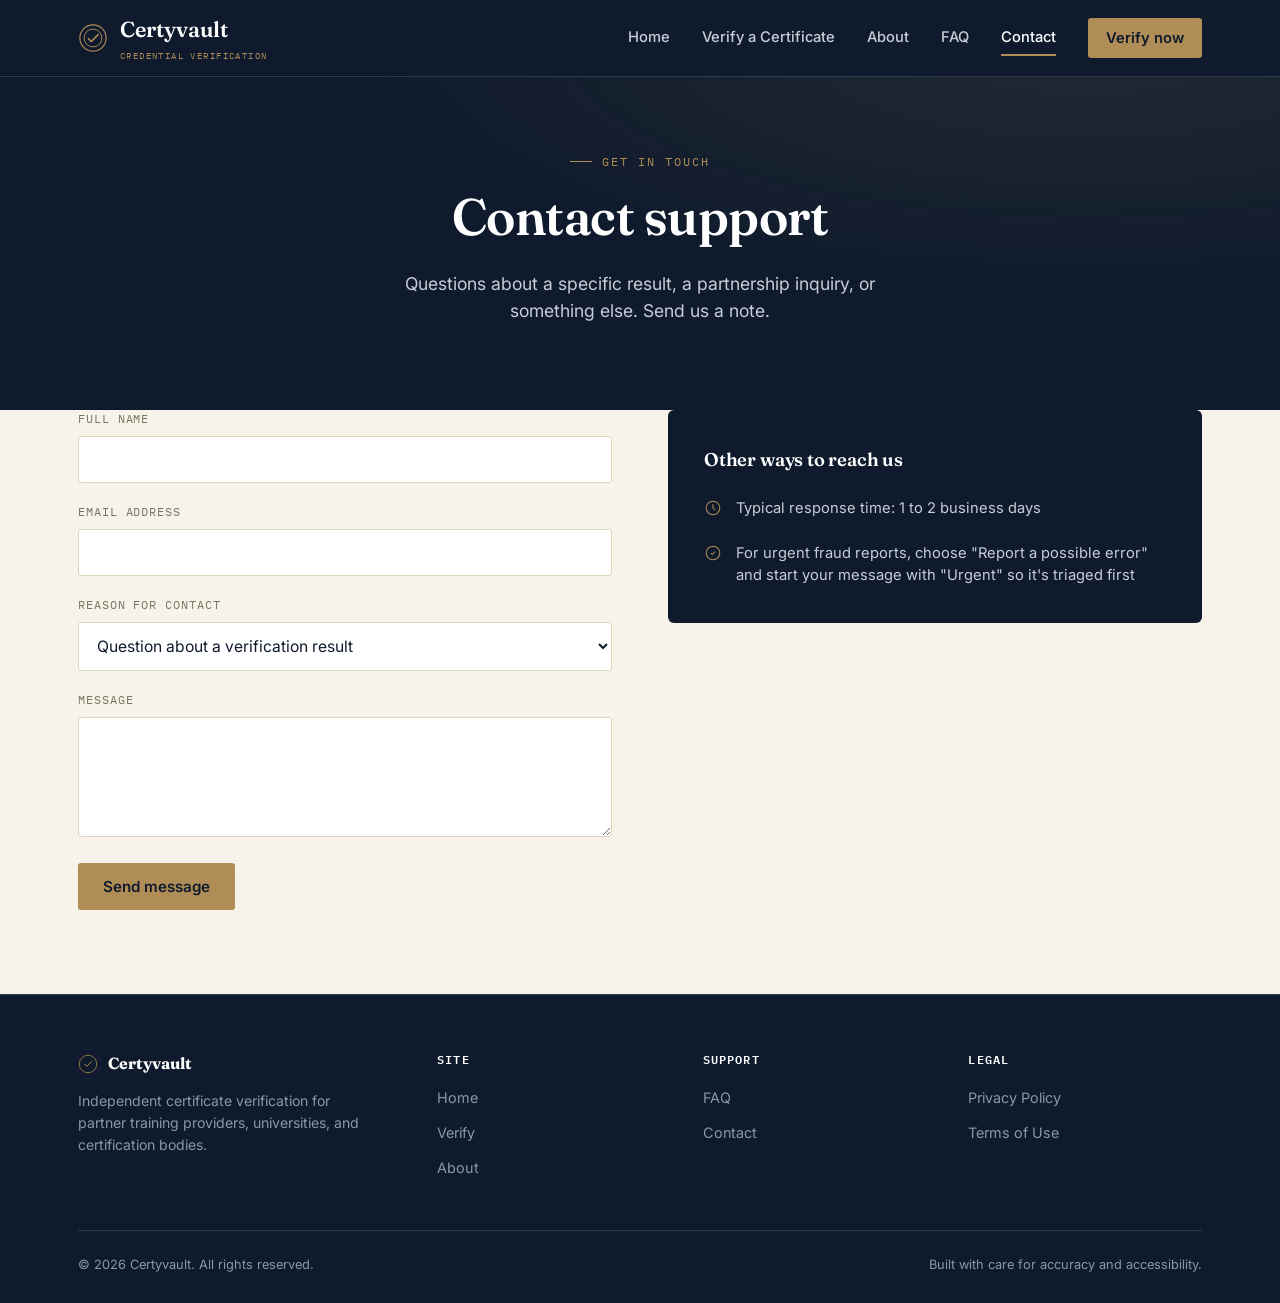
==== contact.html @ d5beb7ac "Add files via upload" ====
<!DOCTYPE html>
<html lang="en">
<head>
<meta charset="UTF-8">
<meta name="viewport" content="width=device-width, initial-scale=1.0">
<title>Contact | Certyvault</title>
<meta name="description" content="Get in touch about a verification result, partnership, or support request.">
<link rel="icon" href="favicon.ico" sizes="any">
<link rel="apple-touch-icon" href="assets/apple-touch-icon.png">
<link rel="stylesheet" href="assets/styles.css">
</head>
<body>
<a href="#main" class="skip-link">Skip to content</a>

<header class="site-header">
  <div class="wrap">
    <a href="index.html" class="brand">
      <svg class="mark" viewBox="0 0 32 32" fill="none" xmlns="http://www.w3.org/2000/svg">
        <circle cx="16" cy="16" r="14" stroke="#B08D57" stroke-width="1.2"/>
        <circle cx="16" cy="16" r="9.5" stroke="#B08D57" stroke-width="1"/>
        <path d="M11 16.5l3.2 3.2L21.5 12.4" stroke="#B08D57" stroke-width="1.6" stroke-linecap="round" stroke-linejoin="round"/>
      </svg>
      <span>Certyvault<small>Credential Verification</small></span>
    </a>
    <button class="nav-toggle" aria-label="Toggle navigation" aria-expanded="false">
      <svg width="20" height="20" viewBox="0 0 24 24" fill="none"><path d="M3 6h18M3 12h18M3 18h18" stroke="currentColor" stroke-width="2" stroke-linecap="round"/></svg>
    </button>
    <nav class="main-nav">
      <a href="index.html">Home</a>
      <a href="verify.html">Verify a Certificate</a>
      <a href="about.html">About</a>
      <a href="faq.html">FAQ</a>
      <a href="contact.html" aria-current="page">Contact</a>
      <a href="verify.html" class="nav-cta">Verify now</a>
    </nav>
  </div>
</header>

<main id="main">

  <section class="hero" style="padding-bottom:56px;">
    <div class="wrap" style="grid-template-columns:1fr; text-align:center;">
      <div style="max-width:640px; margin:0 auto;">
        <div class="eyebrow" style="justify-content:center;">Get in touch</div>
        <h1 style="max-width:none;">Contact support</h1>
        <p class="lede" style="margin-left:auto;margin-right:auto;">Questions about a specific result, a partnership inquiry, or something else. Send us a note.</p>
      </div>
    </div>
  </section>

  <section style="padding-top:0;">
    <div class="wrap contact-grid">
      <div>
        <form id="contact-form" novalidate>
          <div class="form-field">
            <label for="name">Full name</label>
            <input type="text" id="name" name="name" required>
          </div>
          <div class="form-field">
            <label for="email">Email address</label>
            <input type="email" id="email" name="email" required>
          </div>
          <div class="form-field">
            <label for="reason">Reason for contact</label>
            <select id="reason" name="reason" required>
              <option>Question about a verification result</option>
              <option>Report a possible error</option>
              <option>Partnership or integration inquiry</option>
              <option>Something else</option>
            </select>
          </div>
          <div class="form-field">
            <label for="message">Message</label>
            <textarea id="message" name="message" required></textarea>
          </div>
          <button type="submit" class="btn btn-primary">Send message</button>
          <div id="form-status" class="form-status" role="status" aria-live="polite"></div>
        </form>
      </div>

      <div>
        <div class="contact-info-card">
          <h3>Other ways to reach us</h3>
          <div class="contact-info-row">
            <svg viewBox="0 0 24 24" fill="none"><circle cx="12" cy="12" r="9" stroke="currentColor" stroke-width="1.4"/><path d="M12 7v5l3 3" stroke="currentColor" stroke-width="1.4"/></svg>
            <span>Typical response time: 1 to 2 business days</span>
          </div>
          <div class="contact-info-row">
            <svg viewBox="0 0 24 24" fill="none"><path d="M9 12l2 2 4-4M21 12a9 9 0 11-18 0 9 9 0 0118 0z" stroke="currentColor" stroke-width="1.4"/></svg>
            <span>For urgent fraud reports, choose "Report a possible error" and start your message with "Urgent" so it's triaged first</span>
          </div>
        </div>
      </div>
    </div>
  </section>

</main>

<footer class="site-footer">
  <div class="wrap">
    <div class="footer-grid">
      <div>
        <div class="footer-brand">
          <svg class="mark" viewBox="0 0 32 32" fill="none"><circle cx="16" cy="16" r="14" stroke="#B08D57" stroke-width="1.2"/><path d="M11 16.5l3.2 3.2L21.5 12.4" stroke="#B08D57" stroke-width="1.6" stroke-linecap="round" stroke-linejoin="round"/></svg>
          <strong style="color:#fff; font-family:var(--font-display);">Certyvault</strong>
        </div>
        <p style="max-width:32ch; font-size:0.88rem; margin-top:14px;">Independent certificate verification for partner training providers, universities, and certification bodies.</p>
      </div>
      <div>
        <h4>Site</h4>
        <ul>
          <li><a href="index.html">Home</a></li>
          <li><a href="verify.html">Verify</a></li>
          <li><a href="about.html">About</a></li>
        </ul>
      </div>
      <div>
        <h4>Support</h4>
        <ul>
          <li><a href="faq.html">FAQ</a></li>
          <li><a href="contact.html">Contact</a></li>
        </ul>
      </div>
      <div>
        <h4>Legal</h4>
        <ul>
          <li><a href="privacy.html">Privacy Policy</a></li>
          <li><a href="terms.html">Terms of Use</a></li>
        </ul>
      </div>
    </div>
    <div class="footer-bottom">
      <span>© 2026 Certyvault. All rights reserved.</span>
      <span>Built with care for accuracy and accessibility.</span>
    </div>
  </div>
</footer>

<script src="assets/script.js"></script>
</body>
</html>
---- assets/styles.css ----
@import url('https://fonts.googleapis.com/css2?family=Fraunces:opsz,wght@9..144,400..700&family=Inter:wght@400;500;600;700&family=IBM+Plex+Mono:wght@400;500&display=swap');

:root{
    --ink: #0F1B2D;
  --ink-2: #16273D;
  --ink-line: #2A3B52;
  --mist: #C7CDD6;
  --mist-dim: #8B96A6;

  --paper: #F7F3EA;
  --paper-dim: #EDE7D8;
  --paper-line: #DED5BF;
  --slate: #4B4534;
  --slate-dim: #7A7460;

  --seal: #8C2F39;
  --seal-dark: #6E232B;
  --verified: #1F6E52;
  --verified-dim: #E7F1EC;
  --invalid: #8C2F39;
  --invalid-dim: #F5E9E9;
  --foil: #B08D57;

    --font-display: 'Fraunces', Georgia, serif;
  --font-body: 'Inter', -apple-system, sans-serif;
  --font-mono: 'IBM Plex Mono', ui-monospace, monospace;

    --max-w: 1180px;
  --radius: 3px;
}

*{ box-sizing: border-box; }
html{ scroll-behavior: smooth; }

body{
  margin: 0;
  font-family: var(--font-body);
  color: var(--slate);
  background: var(--paper);
  line-height: 1.55;
  -webkit-font-smoothing: antialiased;
}

h1,h2,h3,h4{
  font-family: var(--font-display);
  color: var(--ink);
  margin: 0 0 0.5em;
  font-weight: 600;
  letter-spacing: -0.01em;
}

a{ color: inherit; }
img, svg{ display:block; max-width: 100%; }

.wrap{
  max-width: var(--max-w);
  margin: 0 auto;
  padding: 0 28px;
}

a:focus-visible, button:focus-visible, input:focus-visible{
  outline: 2px solid var(--foil);
  outline-offset: 3px;
}

@media (prefers-reduced-motion: reduce){
  *{ animation-duration: 0.001ms !important; animation-iteration-count: 1 !important; transition-duration: 0.001ms !important; scroll-behavior: auto !important; }
}

.site-header{
  background: var(--ink);
  color: var(--mist);
  border-bottom: 1px solid var(--ink-line);
  position: sticky;
  top: 0;
  z-index: 40;
}
.site-header .wrap{
  display: flex;
  align-items: center;
  justify-content: space-between;
  height: 76px;
}
.brand{
  display: flex;
  align-items: center;
  gap: 12px;
  font-family: var(--font-display);
  font-size: 1.35rem;
  font-weight: 600;
  color: #fff;
  text-decoration: none;
}
.brand .mark{ width: 30px; height: 30px; flex-shrink:0; }
.brand small{
  display:block;
  font-family: var(--font-mono);
  font-size: 0.55rem;
  letter-spacing: 0.16em;
  color: var(--foil);
  font-weight: 400;
  text-transform: uppercase;
  margin-top: 2px;
}

nav.main-nav{ display: flex; gap: 32px; align-items:center; }
nav.main-nav a{
  text-decoration: none;
  color: var(--mist);
  font-size: 0.92rem;
  font-weight: 500;
  padding: 6px 0;
  border-bottom: 2px solid transparent;
  transition: color .15s, border-color .15s;
}
nav.main-nav a:hover, nav.main-nav a[aria-current="page"]{
  color: #fff;
  border-color: var(--foil);
}
.nav-cta{
  background: var(--foil);
  color: var(--ink) !important;
  padding: 9px 18px !important;
  border-radius: var(--radius);
  border: none !important;
  font-weight: 600 !important;
}
.nav-toggle{ display:none; }

@media (max-width: 760px){
  nav.main-nav{
    position: absolute;
    top: 76px; left: 0; right: 0;
    background: var(--ink);
    flex-direction: column;
    align-items: flex-start;
    padding: 8px 28px 20px;
    gap: 16px;
    border-bottom: 1px solid var(--ink-line);
    display: none;
  }
  nav.main-nav.open{ display: flex; }
  .nav-toggle{
    display: inline-flex;
    background: none;
    border: 1px solid var(--ink-line);
    color: #fff;
    width: 40px; height: 40px;
    border-radius: var(--radius);
    align-items:center;
    justify-content:center;
    cursor: pointer;
  }
}

.hero{
  background:
    radial-gradient(1200px 400px at 85% -10%, rgba(176,141,87,0.12), transparent 60%),
    var(--ink);
  color: var(--mist);
  padding: 76px 0 100px;
  position: relative;
  overflow: hidden;
}
.hero .wrap{
  display: grid;
  grid-template-columns: 1.1fr 0.9fr;
  gap: 56px;
  align-items: center;
}
.eyebrow{
  font-family: var(--font-mono);
  font-size: 0.72rem;
  letter-spacing: 0.18em;
  text-transform: uppercase;
  color: var(--foil);
  margin-bottom: 18px;
  display: flex;
  align-items: center;
  gap: 10px;
}
.eyebrow::before{
  content:'';
  width: 22px; height: 1px;
  background: var(--foil);
}
.hero h1{
  color: #fff;
  font-size: clamp(2.1rem, 4vw, 3.2rem);
  line-height: 1.08;
  max-width: 14ch;
}
.hero p.lede{
  font-size: 1.1rem;
  color: var(--mist);
  max-width: 46ch;
  margin: 20px 0 30px;
}
.hero-actions{ display: flex; gap: 14px; flex-wrap: wrap; }

.btn{
  display: inline-flex;
  align-items: center;
  gap: 8px;
  padding: 13px 24px;
  font-family: var(--font-body);
  font-weight: 600;
  font-size: 0.95rem;
  border-radius: var(--radius);
  text-decoration: none;
  cursor: pointer;
  border: 1px solid transparent;
  transition: transform .12s ease, background .15s ease, border-color .15s ease;
}
.btn:active{ transform: translateY(1px); }
.btn-primary{ background: var(--foil); color: var(--ink); }
.btn-primary:hover{ background: #c39c65; }
.btn-ghost{ color: #fff; border-color: var(--ink-line); background: transparent; }
.btn-ghost:hover{ border-color: var(--foil); color: var(--foil); }

.hero-seal{
  display: flex;
  align-items: center;
  justify-content: center;
}

.seal-wrap{ position: relative; width: 260px; height: 260px; }
.seal-svg{ width: 100%; height: 100%; }
.seal-ring-outer, .seal-ring-inner{
  fill: none;
  stroke: var(--foil);
  stroke-width: 0.6;
  opacity: 0.9;
}
.seal-rosette path{
  fill: none;
  stroke: var(--foil);
  stroke-width: 0.5;
  opacity: 0.75;
}
.seal-draw{
  stroke-dasharray: 900;
  stroke-dashoffset: 900;
  animation: seal-draw 2.2s ease-out forwards;
}
@keyframes seal-draw{ to{ stroke-dashoffset: 0; } }

.seal-center-text{
  font-family: var(--font-mono);
  font-size: 8px;
  letter-spacing: 2px;
  fill: var(--mist);
  text-transform: uppercase;
}
.seal-check{
  transform-origin: center;
  transform: scale(0);
  transition: transform .5s cubic-bezier(.34,1.56,.64,1);
}
.seal-wrap.locked .seal-check{ transform: scale(1); }
.seal-wrap.locked .seal-rosette path,
.seal-wrap.locked .seal-ring-outer,
.seal-wrap.locked .seal-ring-inner{
  stroke: var(--verified);
}

.verify-section{
  margin-top: -56px;
  position: relative;
  z-index: 10;
  padding-bottom: 84px;
}
.verify-card{
  background: var(--paper);
  border: 1px solid var(--paper-line);
  border-radius: 6px;
  box-shadow: 0 30px 60px -30px rgba(15,27,45,0.35);
  padding: 40px;
  position: relative;
}
.verify-card::before{
    content:'';
  position:absolute; inset: 10px;
  border: 1px solid var(--paper-line);
  border-radius: 3px;
  pointer-events:none;
}
.verify-card h2{
  font-size: 1.4rem;
  margin-bottom: 6px;
}
.verify-card .sub{
  color: var(--slate-dim);
  font-size: 0.95rem;
  margin-bottom: 24px;
}
.verify-form{
  display: flex;
  gap: 12px;
  flex-wrap: wrap;
}
.verify-form input[type="text"]{
  flex: 1 1 320px;
  font-family: var(--font-mono);
  font-size: 1.05rem;
  letter-spacing: 0.06em;
  padding: 15px 16px;
  border: 1.5px solid var(--paper-line);
  border-radius: var(--radius);
  background: #fff;
  color: var(--ink);
}
.verify-form input[type="text"]::placeholder{
  color: var(--slate-dim);
  letter-spacing: 0.04em;
}
.verify-form input[type="text"]:focus{
  border-color: var(--foil);
  outline: none;
}
.verify-form .btn-primary{ flex: 0 0 auto; padding: 15px 28px; }

.verify-hint{
  margin-top: 14px;
  font-size: 0.82rem;
  color: var(--slate-dim);
  display: flex;
  gap: 8px;
  align-items: center;
}
.verify-hint button{
  background:none; border:none; padding:0;
  color: var(--foil); font-weight: 600; cursor: pointer;
  font-size: 0.82rem; text-decoration: underline;
}

.verify-result{
  margin-top: 28px;
  border-radius: var(--radius);
  padding: 26px;
  display: none;
}
.verify-result.show{ display: block; animation: rise .35s ease; }
@keyframes rise{ from{ opacity:0; transform: translateY(6px);} to{opacity:1; transform:none;} }

.verify-result.loading{
  display: none;
  align-items: center;
  gap: 14px;
  background: var(--paper-dim);
  border: 1px dashed var(--paper-line);
  color: var(--slate-dim);
  font-family: var(--font-mono);
  font-size: 0.9rem;
}
.verify-result.loading.show{ display: flex; }
.spinner{
  width: 18px; height: 18px;
  border-radius: 50%;
  border: 2px solid var(--paper-line);
  border-top-color: var(--foil);
  animation: spin .7s linear infinite;
  flex-shrink: 0;
}
@keyframes spin{ to{ transform: rotate(360deg); } }

.verify-result.verified{
  background: var(--verified-dim);
  border: 1px solid #bcdccb;
}
.result-head{
  display: flex;
  align-items: center;
  gap: 12px;
  margin-bottom: 18px;
}
.result-badge{
  display: inline-flex;
  align-items:center;
  gap: 8px;
  font-family: var(--font-mono);
  font-size: 0.72rem;
  letter-spacing: 0.1em;
  text-transform: uppercase;
  padding: 6px 12px;
  border-radius: 20px;
  font-weight: 500;
}
.verified .result-badge{ background: var(--verified); color: #fff; }
.invalid .result-badge{ background: var(--invalid); color: #fff; }
.result-head h3{ margin: 0; font-size: 1.2rem; }

.result-grid{
  display: grid;
  grid-template-columns: repeat(2, 1fr);
  gap: 16px 28px;
  margin-top: 4px;
}
.result-grid div{ font-size: 0.92rem; }
.result-grid dt{
  font-family: var(--font-mono);
  font-size: 0.68rem;
  letter-spacing: 0.08em;
  text-transform: uppercase;
  color: var(--slate-dim);
  margin-bottom: 3px;
}
.result-grid dd{ margin: 0; color: var(--ink); font-weight: 500; }

.verify-result.invalid{
  background: var(--invalid-dim);
  border: 1px solid #e3c3c3;
}
.verify-result.invalid p{ margin: 0; color: var(--slate); }

.demo-note{
  margin-top: 18px;
  font-size: 0.78rem;
  color: var(--slate-dim);
  border-top: 1px solid var(--paper-line);
  padding-top: 14px;
}

section{ padding: 84px 0; }
.section-head{ max-width: 640px; margin: 0 auto 48px; text-align: center; }
.section-head h2{ font-size: clamp(1.6rem, 3vw, 2.2rem); }
.section-head p{ color: var(--slate-dim); font-size: 1.05rem; }

.trust-strip{
  background: var(--paper-dim);
  border-top: 1px solid var(--paper-line);
  border-bottom: 1px solid var(--paper-line);
  padding: 32px 0;
}
.trust-strip .wrap{
  display: flex;
  justify-content: space-between;
  flex-wrap: wrap;
  gap: 24px;
}
.trust-item{
  display: flex; align-items: center; gap: 10px;
  font-size: 0.88rem; color: var(--slate-dim);
  font-family: var(--font-mono);
  letter-spacing: 0.02em;
}
.trust-item svg{ width:18px; height:18px; flex-shrink:0; color: var(--foil); }

.steps{
  display: grid;
  grid-template-columns: repeat(3, 1fr);
  gap: 32px;
}
.step{
  background: #fff;
  border: 1px solid var(--paper-line);
  border-radius: 4px;
  padding: 30px 26px;
}
.step .num{
  font-family: var(--font-mono);
  font-size: 0.75rem;
  color: var(--foil);
  letter-spacing: 0.1em;
  margin-bottom: 14px;
}
.step h3{ font-size: 1.1rem; margin-bottom: 8px; }
.step p{ font-size: 0.92rem; color: var(--slate-dim); margin:0; }

.split{
  display: grid;
  grid-template-columns: 1fr 1fr;
  gap: 56px;
  align-items: center;
}
.split img, .split .art{ width: 100%; }

.stat-row{
  display: grid;
  grid-template-columns: repeat(3,1fr);
  gap: 28px;
  text-align: center;
}
.stat{
  font-family: var(--font-display);
  font-size: 2.2rem;
  color: var(--ink);
}
.stat span{
  display:block;
  font-family: var(--font-mono);
  font-size: 0.72rem;
  color: var(--slate-dim);
  letter-spacing: 0.08em;
  text-transform: uppercase;
  margin-top: 6px;
}

.cta-band{
  background: var(--ink);
  color: var(--mist);
  text-align: center;
}
.cta-band h2{ color: #fff; }
.cta-band p{ max-width: 50ch; margin: 0 auto 28px; color: var(--mist); }

.faq-list{ max-width: 780px; margin: 0 auto; }
.faq-item{
  border-bottom: 1px solid var(--paper-line);
}
.faq-q{
  width: 100%;
  text-align: left;
  background: none;
  border: none;
  padding: 22px 0;
  font-family: var(--font-body);
  font-weight: 600;
  font-size: 1.02rem;
  color: var(--ink);
  cursor: pointer;
  display: flex;
  justify-content: space-between;
  align-items: center;
  gap: 16px;
}
.faq-q .icon{
  flex-shrink: 0;
  width: 20px; height: 20px;
  transition: transform .2s ease;
}
.faq-item.open .faq-q .icon{ transform: rotate(45deg); }
.faq-a{
  max-height: 0;
  overflow: hidden;
  transition: max-height .25s ease;
  color: var(--slate-dim);
  font-size: 0.95rem;
}
.faq-item.open .faq-a{ max-height: 400px; }
.faq-a-inner{ padding-bottom: 22px; max-width: 68ch; }

.pillar-grid{
  display: grid;
  grid-template-columns: repeat(3, 1fr);
  gap: 28px;
}
.pillar{
  padding: 28px;
  border: 1px solid var(--paper-line);
  border-radius: 4px;
  background: #fff;
}
.pillar svg{ width: 26px; height: 26px; color: var(--seal); margin-bottom: 16px; }
.pillar h3{ font-size: 1.05rem; }
.pillar p{ font-size: 0.9rem; color: var(--slate-dim); margin:0; }

.contact-grid{
  display: grid;
  grid-template-columns: 1fr 1fr;
  gap: 56px;
}
.form-field{ margin-bottom: 20px; }
.form-field label{
  display:block;
  font-family: var(--font-mono);
  font-size: 0.72rem;
  letter-spacing: 0.08em;
  text-transform: uppercase;
  color: var(--slate-dim);
  margin-bottom: 8px;
}
.form-field input, .form-field textarea, .form-field select{
  width: 100%;
  font-family: var(--font-body);
  font-size: 0.98rem;
  padding: 13px 14px;
  border: 1.5px solid var(--paper-line);
  border-radius: var(--radius);
  background: #fff;
  color: var(--ink);
}
.form-field textarea{ resize: vertical; min-height: 120px; }
.form-field input:focus, .form-field textarea:focus, .form-field select:focus{
  border-color: var(--foil);
  outline: none;
}
.contact-info-card{
  background: var(--ink);
  color: var(--mist);
  border-radius: 6px;
  padding: 36px;
}
.contact-info-card h3{ color: #fff; font-size: 1.15rem; }
.contact-info-row{
  display: flex; gap: 14px; align-items:flex-start;
  margin-top: 22px;
  font-size: 0.92rem;
}
.contact-info-row svg{ width: 18px; height: 18px; color: var(--foil); flex-shrink: 0; margin-top: 2px; }

.form-status{
  margin-top: 12px;
  font-size: 0.88rem;
  padding: 12px 14px;
  border-radius: var(--radius);
  display: none;
}
.form-status.show{ display: block; }
.form-status.ok{ background: var(--verified-dim); color: var(--verified); }

footer.site-footer{
  background: var(--ink);
  color: var(--mist-dim);
  padding: 56px 0 28px;
  border-top: 1px solid var(--ink-line);
}
.footer-grid{
  display: grid;
  grid-template-columns: 1.4fr 1fr 1fr 1fr;
  gap: 32px;
  padding-bottom: 40px;
}
.footer-grid h4{
  color: #fff;
  font-family: var(--font-mono);
  font-size: 0.72rem;
  letter-spacing: 0.1em;
  text-transform: uppercase;
  margin-bottom: 16px;
}
.footer-grid ul{ list-style: none; padding: 0; margin: 0; }
.footer-grid li{ margin-bottom: 10px; }
.footer-grid a{ color: var(--mist-dim); text-decoration: none; font-size: 0.9rem; }
.footer-grid a:hover{ color: #fff; }
.footer-bottom{
  border-top: 1px solid var(--ink-line);
  padding-top: 24px;
  display: flex;
  justify-content: space-between;
  flex-wrap: wrap;
  gap: 12px;
  font-size: 0.8rem;
}
.footer-brand{ display:flex; align-items:center; gap:10px; }
.footer-brand .mark{ width:20px; height:20px; }

.text-center{ text-align: center; }
.mt-0{ margin-top: 0; }
.visually-hidden{
  position: absolute; width:1px; height:1px; overflow:hidden;
  clip: rect(0,0,0,0); white-space: nowrap;
}
.skip-link{
  position: absolute; left: -9999px; top: 0;
  background: var(--foil); color: var(--ink);
  padding: 10px 16px; z-index: 100; border-radius: 0 0 4px 0;
  font-weight: 600; text-decoration: none;
}
.skip-link:focus{ left: 0; }

@media (max-width: 900px){
  .hero .wrap{ grid-template-columns: 1fr; }
  .hero-seal{ order: -1; }
  .seal-wrap{ width: 180px; height: 180px; }
  .steps, .pillar-grid, .stat-row{ grid-template-columns: 1fr; }
  .split{ grid-template-columns: 1fr; }
  .footer-grid{ grid-template-columns: 1fr 1fr; }
  .result-grid{ grid-template-columns: 1fr; }
  .contact-grid{ grid-template-columns: 1fr; }
}
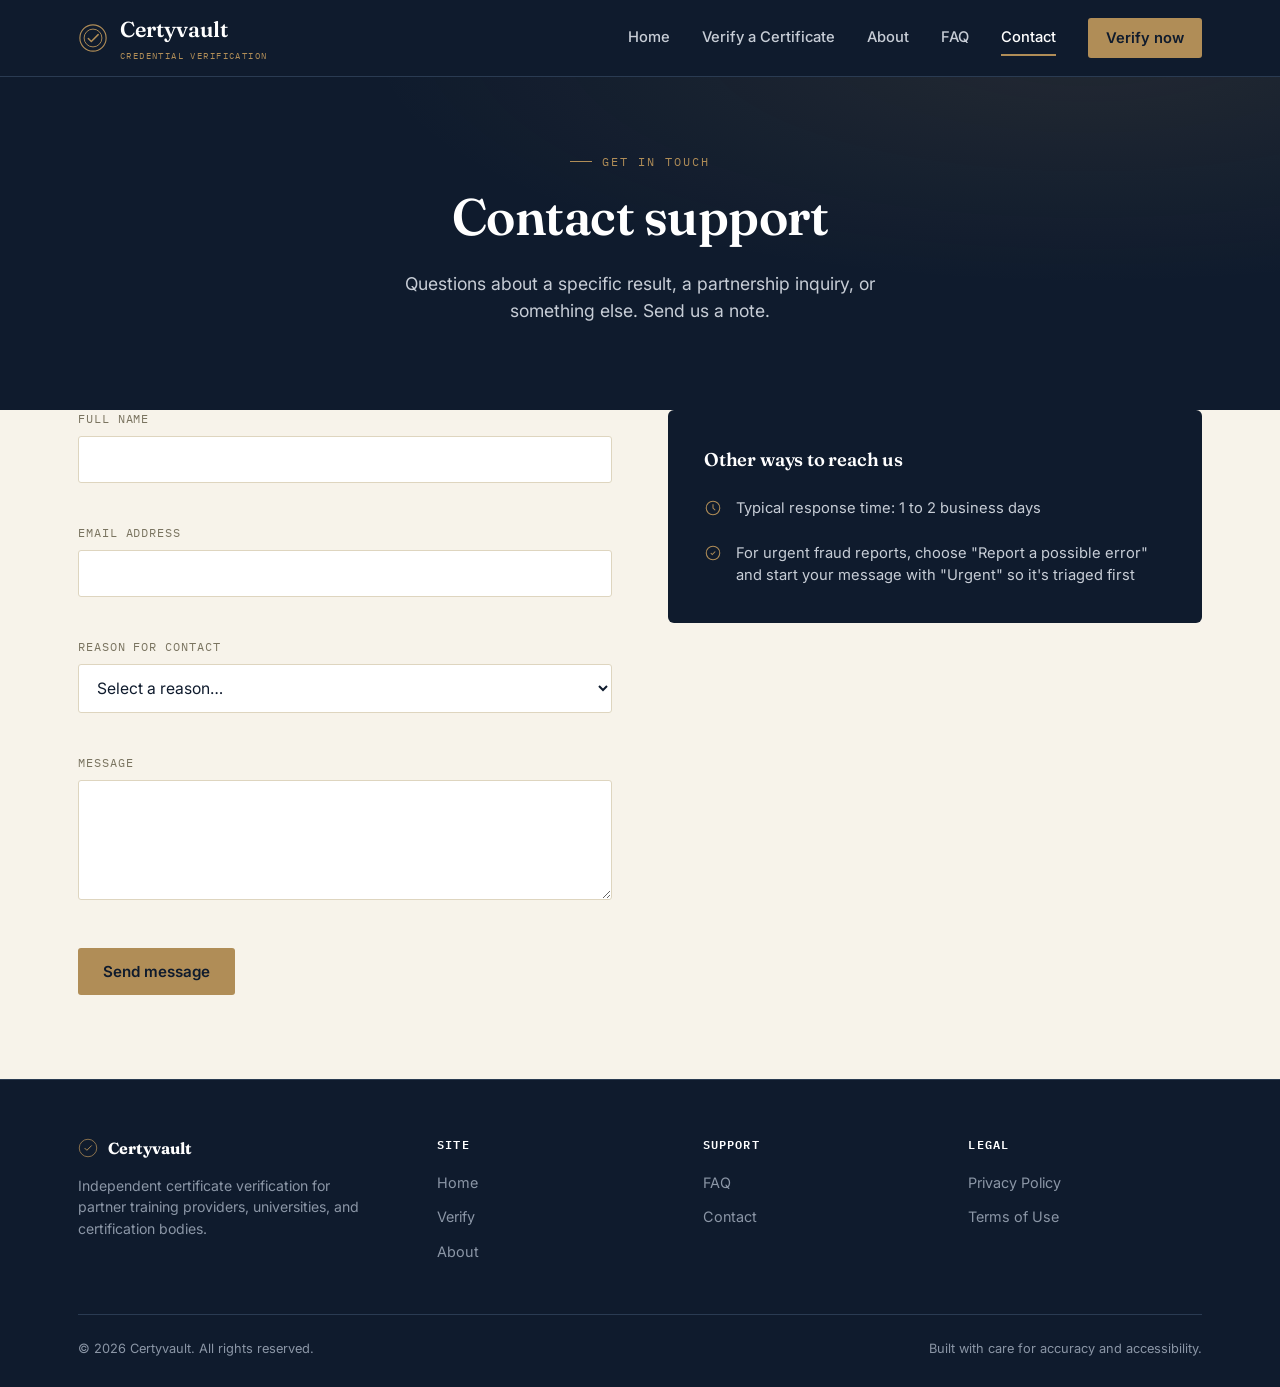
==== commit e29d37fb: "Enhance contact form with validation and error messages Added error handling and validation for cont" ====
--- a/contact.html
+++ b/contact.html
@@ -8,6 +8,31 @@
 <link rel="icon" href="favicon.ico" sizes="any">
 <link rel="apple-touch-icon" href="assets/apple-touch-icon.png">
 <link rel="stylesheet" href="assets/styles.css">
+<style>
+  .form-field .field-error {
+    display: block;
+    min-height: 1.15em;
+    margin-top: 6px;
+    font-size: 0.82rem;
+    line-height: 1.3;
+    color: #B3261E;
+  }
+  .form-field.has-error input,
+  .form-field.has-error select,
+  .form-field.has-error textarea {
+    border-color: #B3261E !important;
+    box-shadow: 0 0 0 1px rgba(179, 38, 30, 0.22);
+  }
+  .form-field.has-error label {
+    color: #B3261E;
+  }
+  .form-status {
+    font-size: 0.9rem;
+    margin-top: 12px;
+  }
+  .form-status.is-error { color: #B3261E; }
+  .form-status.is-success { color: #2E7D46; }
+</style>
 </head>
 <body>
 <a href="#main" class="skip-link">Skip to content</a>
@@ -54,24 +79,29 @@
         <form id="contact-form" novalidate>
           <div class="form-field">
             <label for="name">Full name</label>
-            <input type="text" id="name" name="name" required>
+            <input type="text" id="name" name="name" required aria-describedby="name-error">
+            <span class="field-error" id="name-error"></span>
           </div>
           <div class="form-field">
             <label for="email">Email address</label>
-            <input type="email" id="email" name="email" required>
+            <input type="email" id="email" name="email" required aria-describedby="email-error">
+            <span class="field-error" id="email-error"></span>
           </div>
           <div class="form-field">
             <label for="reason">Reason for contact</label>
-            <select id="reason" name="reason" required>
+            <select id="reason" name="reason" required aria-describedby="reason-error">
+              <option value="" disabled selected>Select a reason&hellip;</option>
               <option>Question about a verification result</option>
               <option>Report a possible error</option>
               <option>Partnership or integration inquiry</option>
               <option>Something else</option>
             </select>
+            <span class="field-error" id="reason-error"></span>
           </div>
           <div class="form-field">
             <label for="message">Message</label>
-            <textarea id="message" name="message" required></textarea>
+            <textarea id="message" name="message" required aria-describedby="message-error"></textarea>
+            <span class="field-error" id="message-error"></span>
           </div>
           <button type="submit" class="btn btn-primary">Send message</button>
           <div id="form-status" class="form-status" role="status" aria-live="polite"></div>
@@ -137,5 +167,121 @@
 </footer>
 
 <script src="assets/script.js"></script>
+<script>
+(function () {
+  var form = document.getElementById('contact-form');
+  if (!form) return;
+
+  var status = document.getElementById('form-status');
+
+  var fields = {
+    name: {
+      el: document.getElementById('name'),
+      validate: function (v) {
+        v = v.trim();
+        if (!v) return 'Enter your full name.';
+        if (v.length < 2) return 'Name must be at least 2 characters.';
+        return '';
+      }
+    },
+    email: {
+      el: document.getElementById('email'),
+      validate: function (v) {
+        v = v.trim();
+        if (!v) return 'Enter your email address.';
+        var re = /^[^\s@]+@[^\s@]+\.[^\s@]+$/;
+        if (!re.test(v)) return 'Enter a valid email address.';
+        return '';
+      }
+    },
+    reason: {
+      el: document.getElementById('reason'),
+      validate: function (v) {
+        if (!v) return 'Select a reason for contact.';
+        return '';
+      }
+    },
+    message: {
+      el: document.getElementById('message'),
+      validate: function (v) {
+        v = v.trim();
+        if (!v) return 'Enter a message.';
+        if (v.length < 10) return 'Message should be at least 10 characters.';
+        return '';
+      }
+    }
+  };
+
+  function setError(key, msg) {
+    var field = fields[key];
+    var wrapper = field.el.closest('.form-field');
+    var errorEl = document.getElementById(key + '-error');
+    if (msg) {
+      wrapper.classList.add('has-error');
+      field.el.setAttribute('aria-invalid', 'true');
+      errorEl.textContent = msg;
+    } else {
+      wrapper.classList.remove('has-error');
+      field.el.removeAttribute('aria-invalid');
+      errorEl.textContent = '';
+    }
+  }
+
+  function validateField(key) {
+    var field = fields[key];
+    var msg = field.validate(field.el.value);
+    setError(key, msg);
+    return !msg;
+  }
+
+  Object.keys(fields).forEach(function (key) {
+    var el = fields[key].el;
+    el.addEventListener('blur', function () {
+      validateField(key);
+    });
+    el.addEventListener('input', function () {
+      if (el.closest('.form-field').classList.contains('has-error')) {
+        validateField(key);
+      }
+    });
+    if (el.tagName === 'SELECT') {
+      el.addEventListener('change', function () {
+        validateField(key);
+      });
+    }
+  });
+
+  form.addEventListener('submit', function (e) {
+    e.preventDefault();
+
+    var allValid = true;
+    var firstInvalidEl = null;
+
+    Object.keys(fields).forEach(function (key) {
+      var valid = validateField(key);
+      if (!valid) {
+        allValid = false;
+        if (!firstInvalidEl) firstInvalidEl = fields[key].el;
+      }
+    });
+
+    status.classList.remove('is-error', 'is-success');
+
+    if (!allValid) {
+      status.textContent = 'Please fix the highlighted fields before sending.';
+      status.classList.add('is-error');
+      if (firstInvalidEl) firstInvalidEl.focus();
+      return;
+    }
+
+    status.textContent = "Thanks \u2014 your message has been sent. We'll reply within 1\u20132 business days.";
+    status.classList.add('is-success');
+    form.reset();
+    Object.keys(fields).forEach(function (key) {
+      setError(key, '');
+    });
+  });
+})();
+</script>
 </body>
 </html>
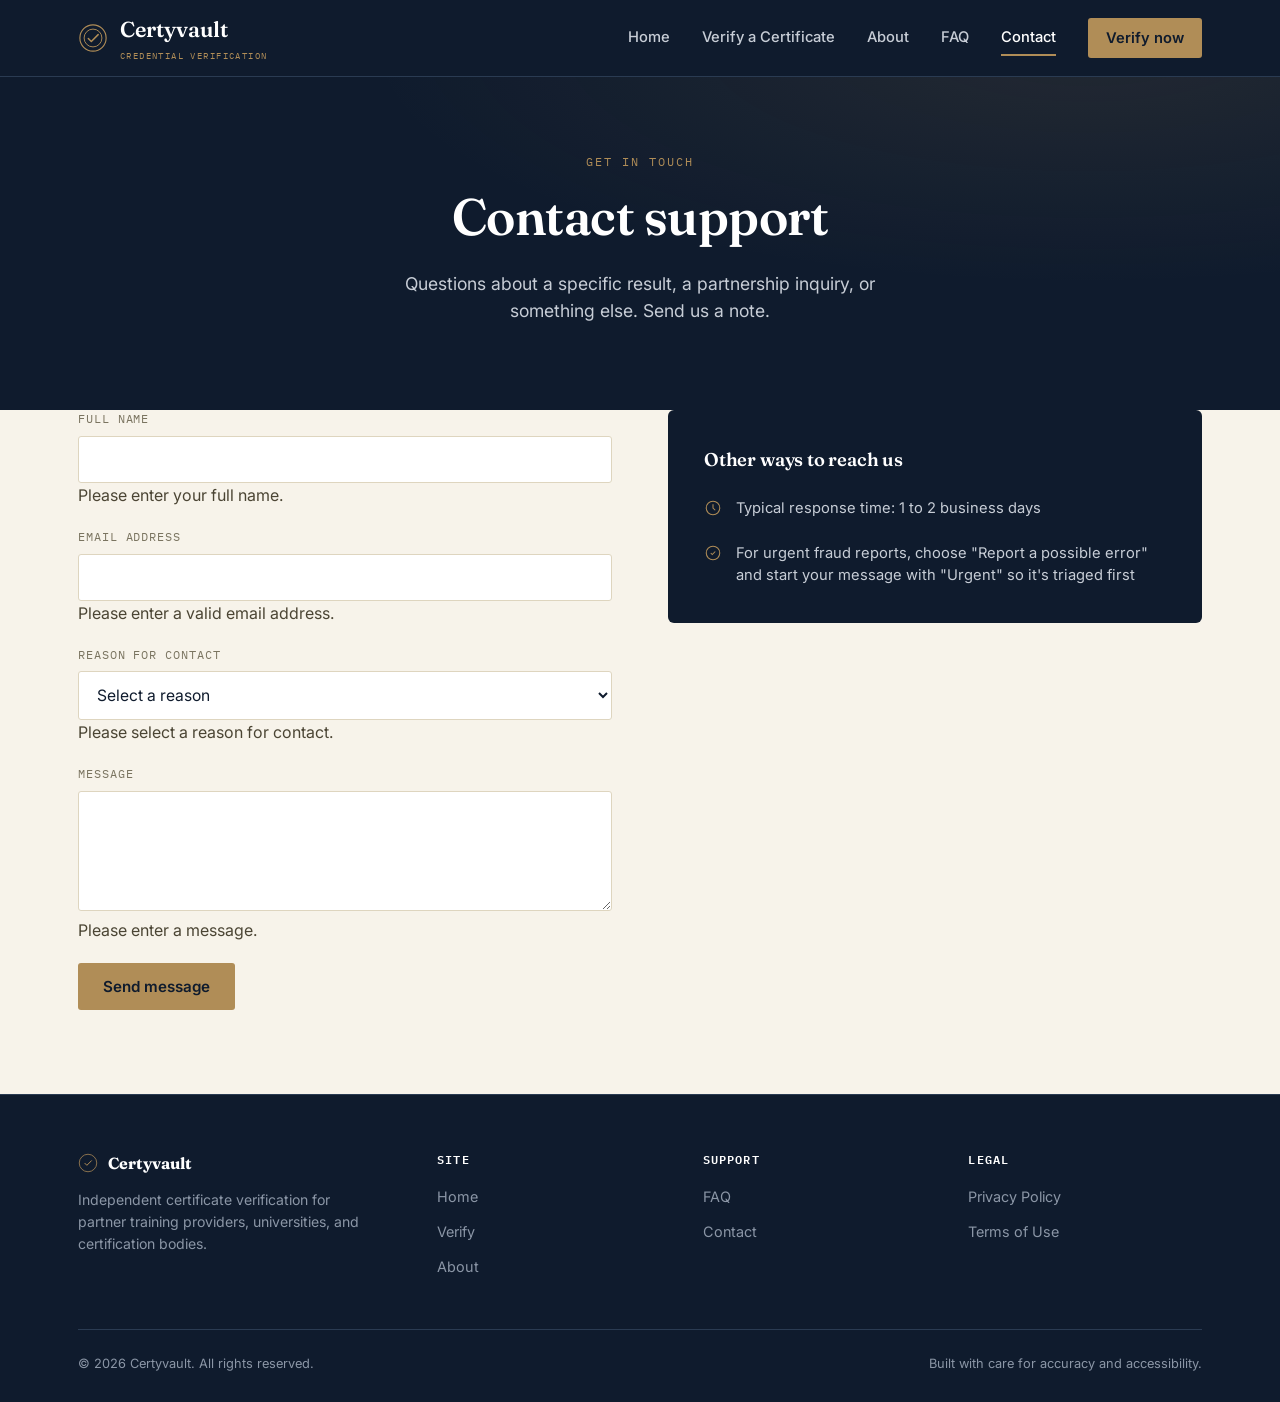
==== commit cad18c05: "Refactor contact form error handling and messages" ====
--- a/contact.html
+++ b/contact.html
@@ -8,31 +8,6 @@
 <link rel="icon" href="favicon.ico" sizes="any">
 <link rel="apple-touch-icon" href="assets/apple-touch-icon.png">
 <link rel="stylesheet" href="assets/styles.css">
-<style>
-  .form-field .field-error {
-    display: block;
-    min-height: 1.15em;
-    margin-top: 6px;
-    font-size: 0.82rem;
-    line-height: 1.3;
-    color: #B3261E;
-  }
-  .form-field.has-error input,
-  .form-field.has-error select,
-  .form-field.has-error textarea {
-    border-color: #B3261E !important;
-    box-shadow: 0 0 0 1px rgba(179, 38, 30, 0.22);
-  }
-  .form-field.has-error label {
-    color: #B3261E;
-  }
-  .form-status {
-    font-size: 0.9rem;
-    margin-top: 12px;
-  }
-  .form-status.is-error { color: #B3261E; }
-  .form-status.is-success { color: #2E7D46; }
-</style>
 </head>
 <body>
 <a href="#main" class="skip-link">Skip to content</a>
@@ -77,31 +52,31 @@
     <div class="wrap contact-grid">
       <div>
         <form id="contact-form" novalidate>
-          <div class="form-field">
+          <div class="form-field" data-field="name">
             <label for="name">Full name</label>
-            <input type="text" id="name" name="name" required aria-describedby="name-error">
-            <span class="field-error" id="name-error"></span>
+            <input type="text" id="name" name="name" required>
+            <span class="form-field-msg">Please enter your full name.</span>
           </div>
-          <div class="form-field">
+          <div class="form-field" data-field="email">
             <label for="email">Email address</label>
-            <input type="email" id="email" name="email" required aria-describedby="email-error">
-            <span class="field-error" id="email-error"></span>
+            <input type="email" id="email" name="email" required>
+            <span class="form-field-msg">Please enter a valid email address.</span>
           </div>
-          <div class="form-field">
+          <div class="form-field" data-field="reason">
             <label for="reason">Reason for contact</label>
-            <select id="reason" name="reason" required aria-describedby="reason-error">
-              <option value="" disabled selected>Select a reason&hellip;</option>
+            <select id="reason" name="reason" required>
+              <option value="">Select a reason</option>
               <option>Question about a verification result</option>
               <option>Report a possible error</option>
               <option>Partnership or integration inquiry</option>
               <option>Something else</option>
             </select>
-            <span class="field-error" id="reason-error"></span>
+            <span class="form-field-msg">Please select a reason for contact.</span>
           </div>
-          <div class="form-field">
+          <div class="form-field" data-field="message">
             <label for="message">Message</label>
-            <textarea id="message" name="message" required aria-describedby="message-error"></textarea>
-            <span class="field-error" id="message-error"></span>
+            <textarea id="message" name="message" required></textarea>
+            <span class="form-field-msg">Please enter a message.</span>
           </div>
           <button type="submit" class="btn btn-primary">Send message</button>
           <div id="form-status" class="form-status" role="status" aria-live="polite"></div>
@@ -167,121 +142,5 @@
 </footer>
 
 <script src="assets/script.js"></script>
-<script>
-(function () {
-  var form = document.getElementById('contact-form');
-  if (!form) return;
-
-  var status = document.getElementById('form-status');
-
-  var fields = {
-    name: {
-      el: document.getElementById('name'),
-      validate: function (v) {
-        v = v.trim();
-        if (!v) return 'Enter your full name.';
-        if (v.length < 2) return 'Name must be at least 2 characters.';
-        return '';
-      }
-    },
-    email: {
-      el: document.getElementById('email'),
-      validate: function (v) {
-        v = v.trim();
-        if (!v) return 'Enter your email address.';
-        var re = /^[^\s@]+@[^\s@]+\.[^\s@]+$/;
-        if (!re.test(v)) return 'Enter a valid email address.';
-        return '';
-      }
-    },
-    reason: {
-      el: document.getElementById('reason'),
-      validate: function (v) {
-        if (!v) return 'Select a reason for contact.';
-        return '';
-      }
-    },
-    message: {
-      el: document.getElementById('message'),
-      validate: function (v) {
-        v = v.trim();
-        if (!v) return 'Enter a message.';
-        if (v.length < 10) return 'Message should be at least 10 characters.';
-        return '';
-      }
-    }
-  };
-
-  function setError(key, msg) {
-    var field = fields[key];
-    var wrapper = field.el.closest('.form-field');
-    var errorEl = document.getElementById(key + '-error');
-    if (msg) {
-      wrapper.classList.add('has-error');
-      field.el.setAttribute('aria-invalid', 'true');
-      errorEl.textContent = msg;
-    } else {
-      wrapper.classList.remove('has-error');
-      field.el.removeAttribute('aria-invalid');
-      errorEl.textContent = '';
-    }
-  }
-
-  function validateField(key) {
-    var field = fields[key];
-    var msg = field.validate(field.el.value);
-    setError(key, msg);
-    return !msg;
-  }
-
-  Object.keys(fields).forEach(function (key) {
-    var el = fields[key].el;
-    el.addEventListener('blur', function () {
-      validateField(key);
-    });
-    el.addEventListener('input', function () {
-      if (el.closest('.form-field').classList.contains('has-error')) {
-        validateField(key);
-      }
-    });
-    if (el.tagName === 'SELECT') {
-      el.addEventListener('change', function () {
-        validateField(key);
-      });
-    }
-  });
-
-  form.addEventListener('submit', function (e) {
-    e.preventDefault();
-
-    var allValid = true;
-    var firstInvalidEl = null;
-
-    Object.keys(fields).forEach(function (key) {
-      var valid = validateField(key);
-      if (!valid) {
-        allValid = false;
-        if (!firstInvalidEl) firstInvalidEl = fields[key].el;
-      }
-    });
-
-    status.classList.remove('is-error', 'is-success');
-
-    if (!allValid) {
-      status.textContent = 'Please fix the highlighted fields before sending.';
-      status.classList.add('is-error');
-      if (firstInvalidEl) firstInvalidEl.focus();
-      return;
-    }
-
-    status.textContent = "Thanks \u2014 your message has been sent. We'll reply within 1\u20132 business days.";
-    status.classList.add('is-success');
-    form.reset();
-    Object.keys(fields).forEach(function (key) {
-      setError(key, '');
-    });
-  });
-})();
-</script>
 </body>
 </html>
--- a/assets/styles.css
+++ b/assets/styles.css
@@ -179,11 +179,7 @@
   align-items: center;
   gap: 10px;
 }
-.eyebrow::before{
-  content:'';
-  width: 22px; height: 1px;
-  background: var(--foil);
-}
+
 .hero h1{
   color: #fff;
   font-size: clamp(2.1rem, 4vw, 3.2rem);
